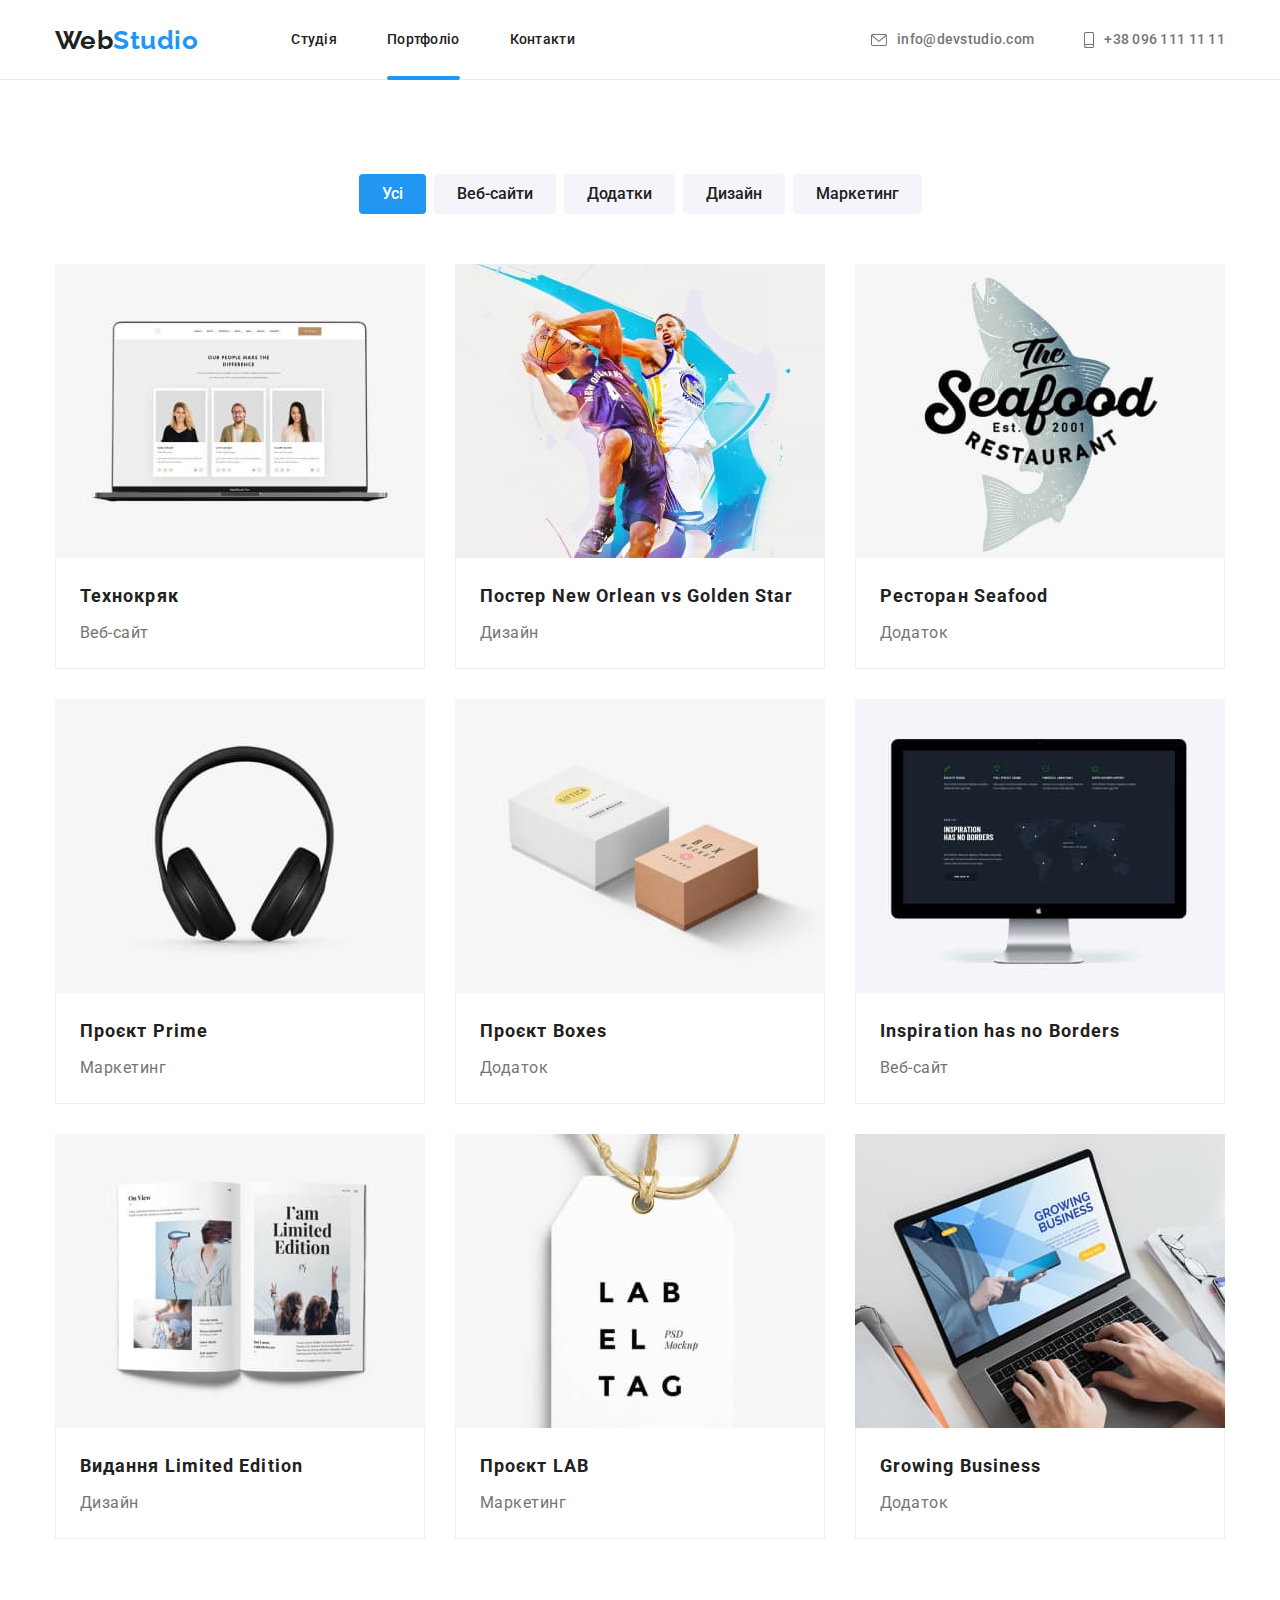
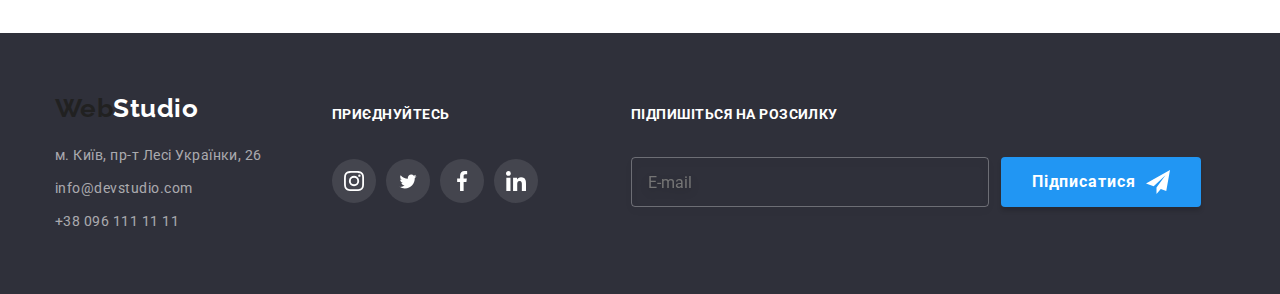
==== portfolio.html @ 4639734c "clone" ====
<!DOCTYPE html>
<html lang="uk">
<head>
    <meta charset="UTF-8">
    <meta http-equiv="X-UA-Compatible" content="IE=edge">
    <meta name="viewport" content="width=device-width, initial-scale=1.0">
    <title>Портфоліо</title>
    <link rel="preconnect" href="https://fonts.googleapis.com">
    <link rel="preconnect" href="https://fonts.gstatic.com" crossorigin>
    <link href="https://fonts.googleapis.com/css2?family=Raleway:wght@700&family=Roboto:wght@400;500;700;900&display=swap" rel="stylesheet">
    <link rel="stylesheet" href="https://cdnjs.cloudflare.com/ajax/libs/modern-normalize/1.1.0/modern-normalize.min.css">
    <link rel="stylesheet" href="./css/main.min.css">
</head>
<body>
     <!------------- Меню сайта HEADER ------------->
    <header>
      <div class="container main-nav">
        <nav class="main-nav">
          <a class="logo logo--accent" href="./index.html" lang="en"
            >Web<span class="logo">Studio</span></a
          >
          <ul class="site-nav list">
            <li class="site-nav__item">
              <a href="./index.html" class="site-nav__link"> Студія </a>
            </li>
            <li class="site-nav__item">
              <a href="./portfolio.html" class="site-nav__link site-nav__link--current">Портфоліо</a>
            </li>
            <li class="site-nav__item">
              <a href="" class="site-nav__link">Контакти</a>
            </li>
          </ul>
        </nav>
        <ul class="kontact-nav list">
          <li class="kontact-nav__item">
            <a href="mailto:info@devstudio.com" class="kontact-nav__link">
              <svg class="kontact-nav__icon" width="16" height="12">
                <use href="./images/symbol-defs.svg#icon-envelope"></use>
              </svg>
              info@devstudio.com</a
            >
          </li>
          <li class="kontact-nav__item">
            <a href="tel:+380961111111" class="kontact-nav__link">
              <svg class="kontact-nav__icon" width="10" height="16">
                <use href="./images/symbol-defs.svg#icon-smartphone"></use>
              </svg>
              +38 096 111 11 11</a
            >
          </li>
        </ul>
      </div>
    </header>

    <main>
        <section class="portfolio-section">
            <div class="container">
                <h1 hidden>Портфоліо</h1>
                <!---------- Фільтри Портфоліо ----------->
                <ul class="list filters">
                    <li class="item"><button type="button" class="filters__btn filters__btn--primery">Усі</button></li>
                    <li class="item"><button type="button" class="filters__btn">Веб-сайти</button></li>
                    <li class="item"><button type="button" class="filters__btn">Додатки</button></li>
                    <li class="item"><button type="button" class="filters__btn">Дизайн</button></li>
                    <li class="item"><button type="button" class="filters__btn">Маркетинг</button></li>
                </ul>
                  <!---------- Елементи Портфоліо ---------->
                <ul class="list portfolio">
                    <li class="item-box">
                        <a href="" class="portfolio__link">
                        <div class="portfolio__wrap">
                            <img src="./images/img-7.jpg" alt="Технокряк" width="370">
                            <p class="portfolio__wrap-title">
                                Ресурс пропонує комплексні пропозиції з різним рівнем функціоналу та сервісів. Все це дозволить відвідувачу отримати вичерпні відомості про компанію чи приватну особу.
                            </p>
                        </div>
                        <div class="portfolio__box">
                            <h2 class="portfolio__title">Технокряк</h2>
                            <p class="portfolio__text">Веб-сайт</p>
                        </div></a>
                    </li>

                    <li>
                      <a href="" class="portfolio__link">
                        <div class="portfolio__wrap">
                            <img src="./images/img-8.jpg" alt="Постер New Orlean vs Golden Star" width="370">
                            <p class="portfolio__wrap-title">
                                    Ресурс пропонує комплексні пропозиції з різним рівнем функціоналу та сервісів. Все це дозволить відвідувачу отримати вичерпні відомості про компанію чи приватну особу.
                            </p>
                        </div>
                        <div class="portfolio__box">
                            <h2 class="portfolio__title">Постер New Orlean vs Golden Star</h2>
                            <p class="portfolio__text">Дизайн</p>
                        </div></a>
                    </li>

                    <li>
                      <a href="" class="portfolio__link">
                        <div class="portfolio__wrap">
                            <img src="./images/img-9.jpg" alt="Ресторан Seafood" width="370">
                            <p class="portfolio__wrap-title">
                                    Ресурс пропонує комплексні пропозиції з різним рівнем функціоналу та сервісів. Все це дозволить відвідувачу отримати вичерпні відомості про компанію чи приватну особу.
                             </p>
                        </div>
                        <div class="portfolio__box">
                            <h2 class="portfolio__title">Ресторан Seafood</h2>
                            <p class="portfolio__text">Додаток</p>
                        </div></a>
                    </li>

                    <li>
                      <a href="" class="portfolio__link">
                        <div class="portfolio__wrap">
                            <img src="./images/img-10.jpg" alt="Проєкт Prime" width="370">
                            <p class="portfolio__wrap-title">
                                Ресурс пропонує комплексні пропозиції з різним рівнем функціоналу та сервісів. Все це дозволить відвідувачу отримати вичерпні відомості про компанію чи приватну особу.
                            </p>
                        </div>
                        <div class="portfolio__box">
                            <h2 class="portfolio__title">Проєкт Prime</h2>
                            <p class="portfolio__text">Маркетинг</p>
                        </div></a>
                    </li>

                    <li>
                      <a href="" class="portfolio__link">
                        <div class="portfolio__wrap">
                            <img src="./images/img-11.jpg" alt="Проєкт Boxes" width="370">
                            <p class="portfolio__wrap-title">
                                    Ресурс пропонує комплексні пропозиції з різним рівнем функціоналу та сервісів. Все це дозволить відвідувачу отримати вичерпні відомості про компанію чи приватну особу.
                            </p>
                        </div>
                        <div class="portfolio__box">
                            <h2 class="portfolio__title">Проєкт Boxes</h2>
                            <p class="portfolio__text">Додаток</p>
                        </div></a>
                    </li>

                    <li>
                      <a href="" class="portfolio__link">
                        <div class="portfolio__wrap">
                            <img src="./images/img-12.jpg" alt="Inspiration has no Borders" width="370">
                            <p class="portfolio__wrap-title">
                                    Ресурс пропонує комплексні пропозиції з різним рівнем функціоналу та сервісів. Все це дозволить відвідувачу отримати вичерпні відомості про компанію чи приватну особу.
                            </p>
                        </div>
                        <div class="portfolio__box">
                            <h2 class="portfolio__title">Inspiration has no Borders</h2>
                            <p class="portfolio__text">Веб-сайт</p>
                        </div></a>
                    </li>

                    <li>
                      <a href="" class="portfolio__link">
                        <div class="portfolio__wrap">
                            <img src="./images/img-13.jpg" alt="Видання Limited Edition" width="370">
                            <p class="portfolio__wrap-title">
                                    Ресурс пропонує комплексні пропозиції з різним рівнем функціоналу та сервісів. Все це дозволить відвідувачу отримати вичерпні відомості про компанію чи приватну особу.
                            </p>
                        </div>
                        <div class="portfolio__box">
                            <h2 class="portfolio__title">Видання Limited Edition</h2>
                            <p class="portfolio__text">Дизайн</p>
                        </div></a>
                    </li>

                    <li>
                      <a href="" class="portfolio__link">
                        <div class="portfolio__wrap">
                            <img src="./images/img-14.jpg" alt="Проєкт LAB" width="370">
                            <p class="portfolio__wrap-title">
                                    Ресурс пропонує комплексні пропозиції з різним рівнем функціоналу та сервісів. Все це дозволить відвідувачу отримати вичерпні відомості про компанію чи приватну особу.
                            </p>
                        </div>
                        <div class="portfolio__box">
                            <h2 class="portfolio__title">Проєкт LAB</h2>
                            <p class="portfolio__text">Маркетинг</p>
                        </div></a>
                    </li>

                    <li>
                      <a href="" class="portfolio__link">
                        <div class="portfolio__wrap">
                            <img src="./images/img-15.jpg" alt="Growing Business" width="370">
                            <p class="portfolio__wrap-title">
                                    Ресурс пропонує комплексні пропозиції з різним рівнем функціоналу та сервісів. Все це дозволить відвідувачу отримати вичерпні відомості про компанію чи приватну особу.
                            </p>
                        </div>
                        <div class="portfolio__box">
                            <h2 class="portfolio__title">Growing Business</h2>
                            <p class="portfolio__text">Додаток</p>
                        </div></a>
                    </li>

                </ul>
            </section>
            </div>
    </main>
<!------------- Футер ------------->
    <footer class="section-footer">
      <div class="container">
        <div class="section-footer__list">
          <!------------- Футер-контакты ------------->
          <div class="footer-kontact list">
            <a class="logo logo--accent" href="./index.html" lang="en"
              >Web<span class="logo logo--accent-footer">Studio</span></a
            >
            <address>
              <ul class="footer-kontact__list list">
                <li class="footer-kontact__item">
                  <a
                    href="https://www.google.com/maps/d/embed?mid=10uSM3H-mIU3GznYo2szRIEphczw&hl=en_US&ehbc=2E312F"
                    target="_blank"
                    rel="noopener noreferrer"
                    class="footer-kontact__link footer-kontact__link-accent"
                    >м. Київ, пр-т Лесі Українки, 26</a
                  >
                </li>

                <li class="footer-kontact__item">
                  <a
                    href="mailto:info@devstudio.com"
                    class="footer-kontact__link"
                    >info@devstudio.com</a
                  >
                </li>

                <li class="footer-kontact__item">
                  <a href="tel:+380961111111" class="footer-kontact__link"
                    >+38 096 111 11 11</a
                  >
                </li>
              </ul>
            </address>
          </div>
          <!------------- Футер-соцсети ------------->
          <div class="footer-social list">
            <p class="footer-social__title">Приєднуйтесь</p>
            <ul class="social list">
              <li class="social__item">
                <a href="" class="social__link social__link--accent">
                  <svg class="social__icon" width="20" height="20">
                    <use href="./images/symbol-defs.svg#icon-instagram"></use>
                  </svg>
                </a>
              </li>
              <li class="social__item">
                <a href="" class="social__link social__link--accent">
                  <svg class="social__icon" width="20" height="17">
                    <use href="./images/symbol-defs.svg#icon-twitter"></use>
                  </svg>
                </a>
              </li>
              <li class="social__item">
                <a href="" class="social__link social__link--accent">
                  <svg class="social__icon" width="20" height="20">
                    <use href="./images/symbol-defs.svg#icon-facebook"></use>
                  </svg>
                </a>
              </li>
              <li class="social__item">
                <a href="" class="social__link social__link--accent">
                  <svg class="social__icon" width="20" height="20">
                    <use href="./images/symbol-defs.svg#icon-linkedin"></use>
                  </svg>
                </a>
              </li>
            </ul>
          </div>
          <!------------- Футер-подписка ------------->
          <div class="footer-subs list">
            <p class="footer-social__title">Підпишіться на розсилку</p>
            <form name="subscription" autocomplete="on" novalidate>
              <div class="footer-subs__box">
                <label>
                  <input
                    class="footer-subs__input"
                    type="email"
                    name="email-subscription"
                    placeholder="E-mail"
                  />
                </label>
                <button class="footer-subs__button" type="submit">
                  Підписатися
                  <svg class="" width="24" height="24">
                    <use href="./images/symbol-defs.svg#icon-icon-send"></use>
                  </svg>
                </button>
              </div>
            </form>
          </div>
        </div>
      </div>
    </footer>

</body>
</html>
---- css/main.min.css ----
:root{--primery-text-color: #757575;--title-text-color: #212121;--accent-color: #2196f3;--accent-text-color: #fff;--primery-bg-color: #fff;--accent-bg-color: #fff;--footer-bg-color: #2f303a;--button-bg-volor-porfolio: #f5f4fa;--section-bg-color: #f5f4fa;--text-transparency-color: rgba(255, 255, 255, 0.6);--icon-transparency-color: rgba(255, 255, 255, 0.1);--color-icons: #afb1b8}html{box-sizing:border-box}*,*::before,*::after{box-sizing:inherit}body{margin:0;background-color:var(--primery-bg-color);color:var(--primery-text-color);font-family:Roboto,sans-serif;letter-spacing:.03em}.list{padding:0;margin:0;list-style:none}.container{margin-left:auto;margin-right:auto;width:1200px;padding-left:15px;padding-right:15px}.container--box{display:flex;align-items:center;justify-content:flex-start}.section{margin-top:0;padding-bottom:94px}header{height:80px;border-bottom:1px solid #ececec}.main-nav{display:flex;align-items:center;justify-content:flex-start}.site-nav{display:flex;margin-left:93px}.site-nav__item{position:relative}.site-nav .site-nav__item+.site-nav__item{margin-left:50px}.site-nav__link{display:block;padding-top:32px;padding-bottom:32px;color:var(--title-text-color);font-weight:500;font-size:14px;line-height:1.14;letter-spacing:.02em;text-decoration:none}.site-nav__link--current::after{content:"";position:absolute;bottom:0;display:block;width:100%;height:4px;background:var(--accent-color);border-radius:2px}.site-nav__link:hover,.site-nav__link:focus{transition-duration:250ms;transition-timing-function:cubic-bezier(0.4, 0, 0.2, 1);color:var(--accent-color)}.kontact-nav{display:flex;margin-left:auto;align-items:center}.kontact-nav .kontact-nav__item+.kontact-nav__item{margin-left:50px}.kontact-nav__icon{fill:currentColor;margin-right:10px}.kontact-nav__link{display:flex;align-items:center;justify-content:center;color:var(--primery-text-color);font-weight:500;font-size:14px;line-height:1.14;letter-spacing:.02em;text-decoration:none}.kontact-nav__link:hover,.kontact-nav__link:focus{transition-duration:250ms;transition-timing-function:cubic-bezier(0.4, 0, 0.2, 1);color:var(--accent-color)}.logo{color:#2196f3;font-family:Raleway,sans;font-weight:700;font-size:26px;line-height:1.19;text-decoration:none}.logo--accent{color:#212121}.logo--accent-footer{color:#fff}.hero{max-width:1600px;margin:0 auto;padding-top:200px;padding-bottom:200px;background-color:var(--footer-bg-color);text-align:center;flex-grow:1;background-image:linear-gradient(rgba(47, 48, 58, 0.4), rgba(47, 48, 58, 0.4)),url("../images/img-logo.jpg");background-size:cover;background-position:center;background-repeat:no-repeat}.hero__title{width:696px;margin-bottom:30px;margin-left:auto;margin-right:auto;font-weight:900;font-size:44px;line-height:1.36;letter-spacing:.06em;text-transform:uppercase;text-align:center;color:var(--accent-text-color)}.button{display:inline-block;border-radius:4px;padding:10px 32px;border:1px solid rgba(0,0,0,0);box-shadow:0px 4px 4px rgba(0,0,0,.15);color:#fff;background-color:#2196f3;font-weight:700;font-size:16px;line-height:1.875;letter-spacing:.06em;cursor:pointer}.section__box{padding-top:94px}.section__list{display:flex;justify-content:center}.section__item{width:270px}.section__list .section__item+.section__item{margin-left:30px}.section__icon{display:flex}.section__icon--box{height:120px;align-items:center;justify-content:center;background-color:var(--section-bg-color);border-radius:4px;margin-bottom:30px}.section__subtitle{margin-top:0;margin-bottom:10px;color:var(--title-text-color);font-weight:700;font-size:14px;line-height:1.14;text-transform:uppercase}.section__text{margin-top:0;margin-bottom:0;font-weight:400;font-size:14px;line-height:1.71}.section__title{margin-top:0;margin-bottom:50px;color:var(--title-text-color);font-weight:700;font-size:36px;line-height:1.17;text-align:center}.section-work{display:flex;align-items:center;justify-content:space-between}.section-work .item+.item{margin-left:30px}.section-work__card{position:relative}.section-work__img{display:block;margin:0}.section-work__box{display:flex;width:370px;align-items:center;justify-content:center;height:70px;background:rgba(47,48,58,.8);position:absolute;bottom:0}.section-work__title{font-weight:700;font-size:14px;line-height:1.14;letter-spacing:.03em;text-transform:uppercase;color:#fff}.section-team{padding-top:94px;padding-bottom:94px;background-color:var(--section-bg-color);text-align:center}.section-team__list{display:flex;justify-content:space-between}.section-team__card{width:270px;background:var(--accent-bg-color);box-shadow:0px 1px 3px rgba(0,0,0,.12),0px 1px 1px rgba(0,0,0,.14),0px 2px 1px rgba(0,0,0,.2);border-radius:0px 0px 4px 4px}.section-team__box{padding-top:30px;padding-bottom:30px}.section-team__title{margin:0;color:var(--title-text-color);font-weight:500;font-size:16px;line-height:1.19}.section-team__text{margin:0;margin-top:10px;color:var(--primery-text-color);font-weight:400;font-size:16px;line-height:1.19}.social{display:flex;justify-content:center;gap:10px;margin-top:16px}.social__item{width:44px;height:44px}.social__link{width:100%;height:100%;display:flex;align-items:center;justify-content:center;border-radius:50%;background-color:rgba(0,0,0,0);color:var(--color-icons);transition-property:background-color;transition-duration:250ms;transition-timing-function:cubic-bezier(0.4, 0, 0.2, 1)}.social__link:hover,.social__link:focus{transition-duration:250ms;transition-timing-function:cubic-bezier(0.4, 0, 0.2, 1);background-color:#2196f3;color:#fff}.social__link--accent{background-color:var(--icon-transparency-color);color:#fff}.social__link--accent:hover,.social__link--accent:focus{transition-duration:250ms;transition-timing-function:cubic-bezier(0.4, 0, 0.2, 1);background-color:#2196f3}.social__icon{transition-property:fill;transition-duration:250ms;transition-timing-function:cubic-bezier(0.4, 0, 0.2, 1);fill:currentColor}.customer__list{display:flex;gap:30px}.customer__card{width:170px;height:92px}.customer__link{width:100%;height:100%;border:1px solid #afb1b8;border-radius:4px;display:flex;align-items:center;justify-content:center;color:var(--color-icons);transition-property:color;transition-duration:250ms;transition-timing-function:cubic-bezier(0.4, 0, 0.2, 1)}.customer__link:hover,.customer__link:focus{transition-duration:250ms;transition-timing-function:cubic-bezier(0.4, 0, 0.2, 1);color:var(--accent-color);border-color:inherit}.customer__icon{fill:currentColor}.section-footer{padding-top:60px;padding-bottom:60px;background-color:var(--footer-bg-color)}.section-footer__list{display:flex;justify-content:flex-start;gap:70px}.footer-kontact__list{padding-top:20px}.footer-kontact__item:not(:last-child){margin-bottom:9px}.footer-kontact__link{color:var(--text-transparency-color);font-style:normal;font-weight:400;font-size:14px;line-height:1.71;text-decoration:none}.footer-kontact__link--accent{color:var(--accent-text-color)}.footer-kontact__link:hover,.footer-kontact__link:focus{transition-duration:250ms;transition-timing-function:cubic-bezier(0.4, 0, 0.2, 1);color:var(--accent-color)}.footer-social__title{padding-bottom:20px;text-transform:uppercase;font-weight:700;font-size:14px;line-height:1.14;color:var(--accent-text-color)}.footer-subs{margin-left:23px}.footer-subs__box{display:flex;gap:12px}.footer-subs__input{width:358px;height:50px;padding-top:15px;padding-bottom:15px;padding-left:16px;font-weight:400;font-size:16px;line-height:1.25;color:rgba(255,255,255,.6);background-color:rgba(0,0,0,0);border:1px solid rgba(255,255,255,.3);filter:drop-shadow(0px 4px 4px rgba(0, 0, 0, 0.15));border-radius:4px}.footer-subs__button{display:flex;gap:10px;align-items:center;justify-content:center;width:200px;height:50px;padding-top:10px;padding-bottom:10px;background-color:var(--accent-color);box-shadow:0px 4px 4px rgba(0,0,0,.15);border-radius:4px;border:1px solid rgba(0,0,0,0);font-weight:700;font-size:16px;line-height:1.88;letter-spacing:.06em;color:var(--accent-bg-color);cursor:pointer}.portfolio-section{padding-top:94px;padding-bottom:94px;background-color:#fff}.filters{display:flex;justify-content:center;padding-bottom:16px;margin-bottom:34px}.filters .item+.item{margin-left:8px}.filters__btn{display:inline-block;border-radius:4px;padding:6px 22px;border:1px solid rgba(0,0,0,0);cursor:pointer;color:#212121;background-color:#f5f4fa;font-weight:500;font-size:16px;line-height:1.625;text-align:center}.filters__btn--primery{color:#fff;background-color:#2196f3}.filters__btn:hover,.filters__btn:focus{transition-duration:250ms;transition-timing-function:cubic-bezier(0.4, 0, 0.2, 1);color:#fff;background-color:#2196f3;box-shadow:0px 3px 1px rgba(0,0,0,.1),0px 1px 2px rgba(0,0,0,.08),0px 2px 2px rgba(0,0,0,.12)}.portfolio{display:flex;flex-wrap:wrap;gap:30px}.portfolio__link{text-decoration:none;margin-bottom:0;position:relative}.portfolio__link:hover,.portfolio__link:focus{transition-duration:250ms;transition-timing-function:cubic-bezier(0.4, 0, 0.2, 1);display:block;box-shadow:0px 1px 1px rgba(0,0,0,.12),0px 4px 4px rgba(0,0,0,.06),1px 4px 6px rgba(0,0,0,.16)}.portfolio__link img{display:block}.portfolio__wrap{position:relative;overflow:hidden}.portfolio__wrap-title{position:absolute;top:0;left:0;margin:0;padding:63px 24px;font-weight:400;font-size:18px;line-height:1.56;color:#fff;background-color:rgba(33,150,243,.9);transform:translateY(100%);transition:transform 250ms linear}.portfolio__link:hover .portfolio__wrap-title{transform:translateY(0%)}.portfolio__box{margin-top:0;padding:20px 24px;border-bottom:1px solid #eee;border-left:1px solid #eee;border-right:1px solid #eee}.portfolio__title{margin:0;margin-bottom:4px;color:#212121;font-weight:700;font-size:18px;line-height:2;letter-spacing:.06em;text-decoration:none}.portfolio__text{margin:0;color:#757575;font-weight:400;font-size:16px;line-height:1.88}.backdrop{position:fixed;top:0;left:0;width:100%;height:100%;opacity:1;transition-property:opacity;transition-timing-function:cubic-bezier(0.4, 0, 0.2, 1);transition-duration:250ms;background-color:rgba(0,0,0,.2)}.backdrop.is-hidden{opacity:0;pointer-events:none;visibility:hidden}.modal{position:absolute;top:50%;left:50%;transform:translate(-50%, -50%);width:528px;min-height:581px;padding:40px;background:var(--accent-bg-color);box-shadow:0px 1px 3px rgba(0,0,0,.12),0px 1px 1px rgba(0,0,0,.14),0px 2px 1px rgba(0,0,0,.2);border-radius:4px;transition:transform 250ms cubic-bezier(0.4, 0, 0.2, 1),visibility 250ms cubic-bezier(0.4, 0, 0.2, 1),opacity 400ms ease-in-out 200ms}.backdrop.is-hidden .modal{transform:translate(-50%, -50%) scale(0.9) rotate(50deg)}.modal__btn-close{position:absolute;top:8px;right:8px;width:30px;height:30px;border-radius:50%;background:var(--accent-bg-color);border:1px solid rgba(0,0,0,.1);display:flex;align-items:center;justify-content:center;cursor:pointer}.modal__btn-close:hover{color:var(--accent-color);transition-duration:250ms;transition-timing-function:cubic-bezier(0.4, 0, 0.2, 1)}.modal-form{padding-top:12px}.modal__title{margin:0;font-weight:700;font-size:20px;line-height:1.15;text-align:center;color:var(--title-text-color)}.modal__form{display:flex;flex-direction:column}.modal__label{font-weight:400;font-size:12px;line-height:1.17;letter-spacing:.01em;color:var(--primery-text-color);position:relative}.modal__input-box{margin-top:4px;margin-bottom:10px;position:relative}.modal__input{box-sizing:border-box;width:448px;height:40px;padding-left:42px;border:1px solid rgba(33,33,33,.2);border-radius:4px;outline-color:rgba(0,0,0,0);color:var(--primery-text-color)}.modal__input:hover,.modal__input:focus{transition-duration:250ms;transition-timing-function:cubic-bezier(0.4, 0, 0.2, 1);border:1px solid var(--accent-color)}.modal__input:focus-within{border:2px solid var(--accent-color);transition-duration:250ms;transition-timing-function:cubic-bezier(0.4, 0, 0.2, 1)}.modal__input--textarea{resize:none}.modal__input-box .modal__input--textarea{height:120px;padding-top:12px;padding-left:16px}.modal__input::placeholder{font-weight:400;font-size:12px;line-height:1.17;letter-spacing:.01em;color:rgba(117,117,117,.5)}.modal__icon{position:absolute;transition-property:fill;top:11px;left:12px;fill:var(--title-text-color)}.modal__input:hover+.modal__icon{transition-duration:250ms;transition-timing-function:cubic-bezier(0.4, 0, 0.2, 1);fill:var(--accent-color)}.modal__input:focus-within+.modal__icon{fill:var(--accent-color);transition-duration:250ms;transition-timing-function:cubic-bezier(0.4, 0, 0.2, 1)}.modal-chekbox{display:flex;justify-content:center;align-items:center;padding-top:20px}.modal-chekbox__label{display:flex;justify-content:flex-start;align-items:center;padding-left:25px;font-weight:400;font-size:14px;line-height:1.7;color:var(--primery-text-color)}.modal-chekbox__input{position:absolute;-webkit-appearance:none;-moz-appearance:none;appearance:none}.modal-chekbox__icon{margin-left:-25px;position:absolute;width:16px;height:15px;background-image:url(../images/iconcheckafter.svg)}.modal-chekbox__input:checked+.modal-chekbox__icon{background-image:url(../images/icon-check.svg)}.modal-chekbox__link{margin-left:5px;text-decoration-line:underline;color:var(--accent-color)}.modal__btn{display:flex;justify-content:center;padding-top:30px}/*# sourceMappingURL=main.min.css.map */
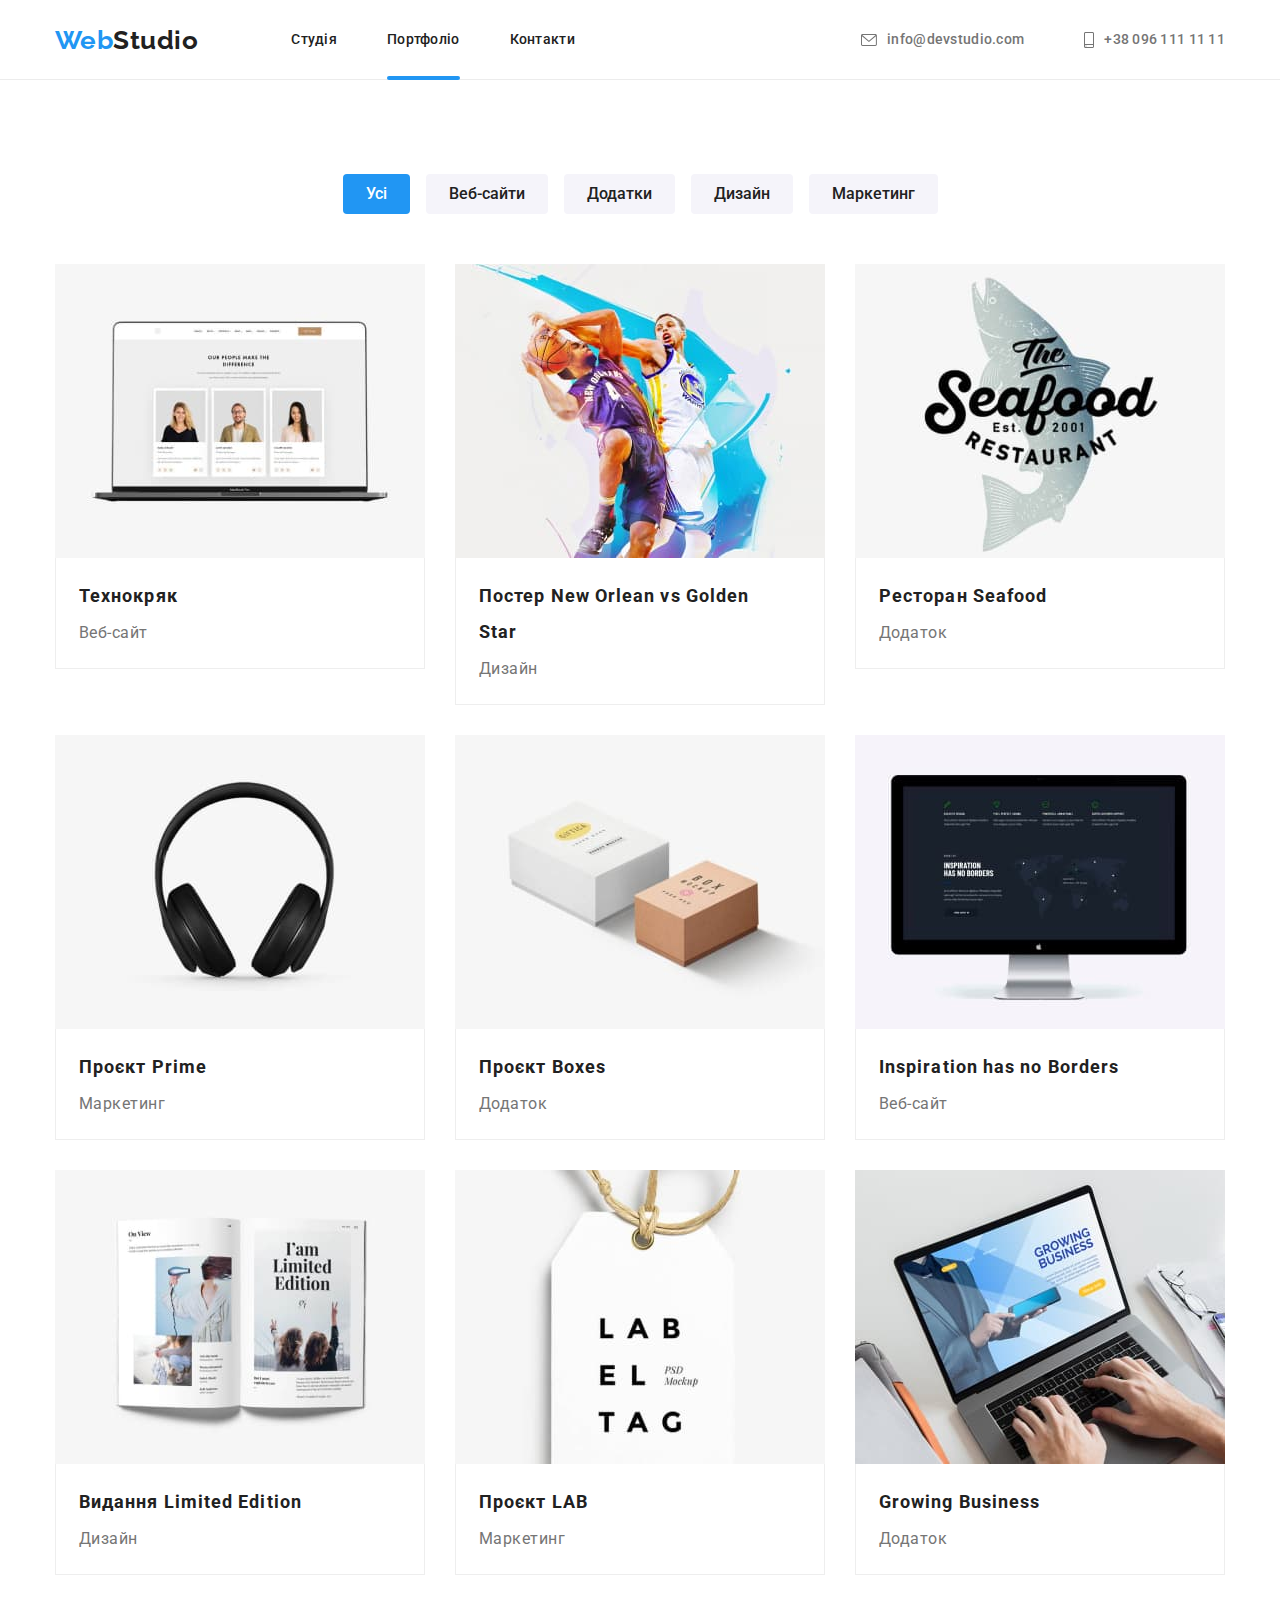
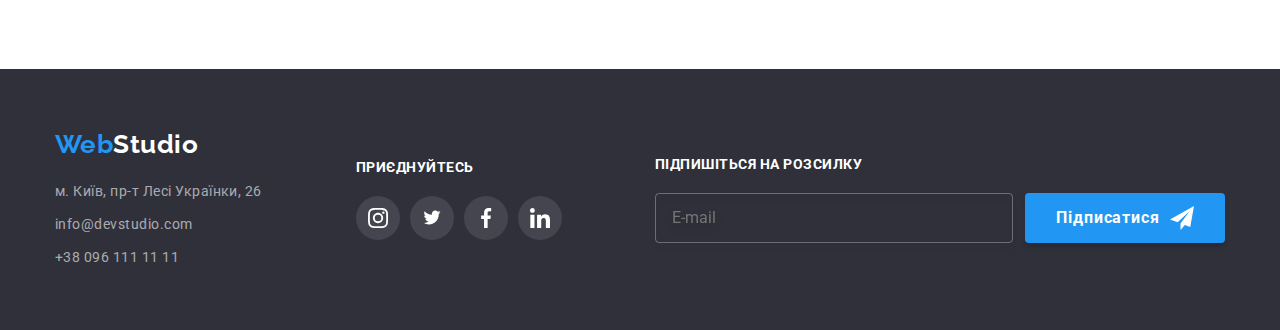
==== commit d74cac84: "portfolio adaptive" ====
--- a/portfolio.html
+++ b/portfolio.html
@@ -14,14 +14,19 @@
 <body>
      <!------------- Меню сайта HEADER ------------->
     <header>
-      <div class="container main-nav">
+      <div class="container container--box">
         <nav class="main-nav">
-          <a class="logo logo--accent" href="./index.html" lang="en"
-            >Web<span class="logo">Studio</span></a
+          <a class="logo" href="./index.html" lang="en"
+            >Web<span class="logo logo--accent">Studio</span></a
           >
           <ul class="site-nav list">
             <li class="site-nav__item">
-              <a href="./index.html" class="site-nav__link"> Студія </a>
+              <a
+                href="./index.html"
+                class="site-nav__link"
+              >
+                Студія
+              </a>
             </li>
             <li class="site-nav__item">
               <a href="./portfolio.html" class="site-nav__link site-nav__link--current">Портфоліо</a>
@@ -49,6 +54,94 @@
             >
           </li>
         </ul>
+
+        <!------------- Меню mobal ------------->
+        <button type="button" class="menu-open" data-menu-open>
+          <svg width="40" height="40">
+            <use href="./images/symbol-defs.svg#icon-menu"></use>
+          </svg>
+        </button>
+      </div>
+
+      <div class="mob-menu is-hidden" data-menu>
+        <div class="container">
+          <div class="mob-menu-top">
+            <button type="button" class="menu-close" data-menu-close>
+              <svg width="40" height="40">
+                <use href="./images/symbol-defs.svg#icon-close-black"></use>
+              </svg>
+            </button>
+            <ul class="mob-menu__list list">
+              <li class="mob-menu__item">
+                <a
+                  class="mob-menu__link link mob-menu__link--current"
+                  href="./index.html"
+                  >Студія</a
+                >
+              </li>
+              <li class="mob-menu__item">
+                <a class="mob-menu__link link" href="./portfolio.html"
+                  >Портфоліо</a
+                >
+              </li>
+              <li class="mob-menu__item">
+                <a class="mob-menu__link link" href="">Контакти</a>
+              </li>
+            </ul>
+          </div>
+          <div class="mob-connect">
+            <div class="mob-connect__list">
+              <p class="mob-connect__list-top">
+                <a class="mob-connect__tel link" href="tel:+380961111111"
+                  >+38 096 111 11 11</a
+                >
+              </p>
+              <a
+                class="mob-connect__email link"
+                href="mailto:info@devstudio.com"
+                >info@devstudio.com</a
+              >
+            </div>
+            <ul class="mob-soc list">
+              <li class="mob-soc__item">
+                <a
+                  class="mob-soc__link link"
+                  href=""
+                  target="_blank"
+                  rel="noopener noreferrer nofollow"
+                  >Instagram</a
+                >
+              </li>
+              <li class="mob-soc__item">
+                <a
+                  class="mob-soc__link link"
+                  href=""
+                  target="_blank"
+                  rel="noopener noreferrer nofollow"
+                  >Twitter</a
+                >
+              </li>
+              <li class="mob-soc__item">
+                <a
+                  class="mob-soc__link link"
+                  href=""
+                  target="_blank"
+                  rel="noopener noreferrer nofollow"
+                  >Facebook</a
+                >
+              </li>
+              <li class="mob-soc__item">
+                <a
+                  class="mob-soc__link link"
+                  href=""
+                  target="_blank"
+                  rel="noopener noreferrer nofollow"
+                  >LinkedIn</a
+                >
+              </li>
+            </ul>
+          </div>
+        </div>
       </div>
     </header>
 
@@ -69,12 +162,33 @@
                     <li class="item-box">
                         <a href="" class="portfolio__link">
                         <div class="portfolio__wrap">
-                            <img src="./images/img-7.jpg" alt="Технокряк" width="370">
+                          <picture>
+                            <source
+                              srcset="./images/img-7.jpg 1x, ./images/img-7-2x.jpg 2x"
+                              media="(min-width: 1200px)"
+                            />
+                            <source
+                              srcset="
+                                ./images/tablet/img-7-tablet.jpg    1x,
+                                ./images/tablet/img-7-tablet-2x.jpg 2x
+                              "
+                              media="(min-width: 768px)"
+                            />
+                            <source
+                              srcset="
+                                ./images/mobil/img-7-mob.jpg    1x,
+                                ./images/mobil/img-7-mob-2x.jpg 2x
+                              "
+                              media="(min-width: 320px)"
+                            />
+                            <img src="./images/img-7.jpg" alt="Технокряк" />
+                          </picture>  
+                          
                             <p class="portfolio__wrap-title">
                                 Ресурс пропонує комплексні пропозиції з різним рівнем функціоналу та сервісів. Все це дозволить відвідувачу отримати вичерпні відомості про компанію чи приватну особу.
                             </p>
                         </div>
-                        <div class="portfolio__box">
+                        <div class="portfolio__box portfolio__box--modify">
                             <h2 class="portfolio__title">Технокряк</h2>
                             <p class="portfolio__text">Веб-сайт</p>
                         </div></a>
@@ -83,9 +197,30 @@
                     <li>
                       <a href="" class="portfolio__link">
                         <div class="portfolio__wrap">
-                            <img src="./images/img-8.jpg" alt="Постер New Orlean vs Golden Star" width="370">
-                            <p class="portfolio__wrap-title">
-                                    Ресурс пропонує комплексні пропозиції з різним рівнем функціоналу та сервісів. Все це дозволить відвідувачу отримати вичерпні відомості про компанію чи приватну особу.
+                            <picture>
+                              <source
+                                srcset="./images/img-8.jpg 1x, ./images/img-8-2x.jpg 2x"
+                                media="(min-width: 1200px)"
+                              />
+                              <source
+                                srcset="
+                                  ./images/tablet/img-8-tablet.jpg 1x,
+                                  ./images/tablet/img-8-tablet-2x.jpg 2x
+                                "
+                                media="(min-width: 768px)"
+                              />
+                              <source
+                                srcset="
+                                  ./images/mobil/img-8-mob.jpg 1x,
+                                  ./images/mobil/img-8-mob-2x.jpg 2x
+                                "
+                                media="(min-width: 320px)"
+                              />
+                              <img src="./images/img-8.jpg" alt="Постер New Orlean vs Golden Star" />
+                            </picture>
+                            
+                            <p class="portfolio__wrap-title">
+                              Ресурс пропонує комплексні пропозиції з різним рівнем функціоналу та сервісів. Все це дозволить відвідувачу отримати вичерпні відомості про компанію чи приватну особу.
                             </p>
                         </div>
                         <div class="portfolio__box">
@@ -97,10 +232,30 @@
                     <li>
                       <a href="" class="portfolio__link">
                         <div class="portfolio__wrap">
-                            <img src="./images/img-9.jpg" alt="Ресторан Seafood" width="370">
-                            <p class="portfolio__wrap-title">
-                                    Ресурс пропонує комплексні пропозиції з різним рівнем функціоналу та сервісів. Все це дозволить відвідувачу отримати вичерпні відомості про компанію чи приватну особу.
-                             </p>
+                            <picture>
+                              <source
+                                srcset="./images/img-9.jpg 1x, ./images/img-9-2x.jpg 2x"
+                                media="(min-width: 1200px)"
+                              />
+                              <source
+                                srcset="
+                                  ./images/tablet/img-9-tablet.jpg    1x,
+                                  ./images/tablet/img-9-tablet-2x.jpg 2x
+                                "
+                                media="(min-width: 768px)"
+                              />
+                              <source
+                                srcset="
+                                  ./images/mobil/img-9-mob.jpg    1x,
+                                  ./images/mobil/img-9-mob-2x.jpg 2x
+                                "
+                                media="(min-width: 320px)"
+                              />
+                              <img src="./images/img-9.jpg" alt="Ресторан Seafood" />
+                            </picture>
+                            <p class="portfolio__wrap-title">
+                              Ресурс пропонує комплексні пропозиції з різним рівнем функціоналу та сервісів. Все це дозволить відвідувачу отримати вичерпні відомості про компанію чи приватну особу.
+                            </p>
                         </div>
                         <div class="portfolio__box">
                             <h2 class="portfolio__title">Ресторан Seafood</h2>
@@ -111,7 +266,27 @@
                     <li>
                       <a href="" class="portfolio__link">
                         <div class="portfolio__wrap">
-                            <img src="./images/img-10.jpg" alt="Проєкт Prime" width="370">
+                            <picture>
+                              <source
+                                srcset="./images/img-10.jpg 1x, ./images/img-10-2x.jpg 2x"
+                                media="(min-width: 1200px)"
+                              />
+                              <source
+                                srcset="
+                                  ./images/tablet/img-10-tablet.jpg    1x,
+                                  ./images/tablet/img-10-tablet-2x.jpg 2x
+                                "
+                                media="(min-width: 768px)"
+                              />
+                              <source
+                                srcset="
+                                  ./images/mobil/img-10-mob.jpg    1x,
+                                  ./images/mobil/img-10-mob-2x.jpg 2x
+                                "
+                                media="(min-width: 320px)"
+                              />
+                              <img src="./images/img-10.jpg" alt="Проєкт Prime" />
+                            </picture>
                             <p class="portfolio__wrap-title">
                                 Ресурс пропонує комплексні пропозиції з різним рівнем функціоналу та сервісів. Все це дозволить відвідувачу отримати вичерпні відомості про компанію чи приватну особу.
                             </p>
@@ -125,9 +300,29 @@
                     <li>
                       <a href="" class="portfolio__link">
                         <div class="portfolio__wrap">
-                            <img src="./images/img-11.jpg" alt="Проєкт Boxes" width="370">
-                            <p class="portfolio__wrap-title">
-                                    Ресурс пропонує комплексні пропозиції з різним рівнем функціоналу та сервісів. Все це дозволить відвідувачу отримати вичерпні відомості про компанію чи приватну особу.
+                            <picture>
+                              <source
+                                srcset="./images/img-11.jpg 1x, ./images/img-11-2x.jpg 2x"
+                                media="(min-width: 1200px)"
+                              />
+                              <source
+                                srcset="
+                                  ./images/tablet/img-11-tablet.jpg    1x,
+                                  ./images/tablet/img-11-tablet-2x.jpg 2x
+                                "
+                                media="(min-width: 768px)"
+                              />
+                              <source
+                                srcset="
+                                  ./images/mobil/img-11-mob.jpg    1x,
+                                  ./images/mobil/img-11-mob-2x.jpg 2x
+                                "
+                                media="(min-width: 320px)"
+                              />
+                              <img src="./images/img-11.jpg" alt="Проєкт Boxes" />
+                            </picture>
+                            <p class="portfolio__wrap-title">
+                              Ресурс пропонує комплексні пропозиції з різним рівнем функціоналу та сервісів. Все це дозволить відвідувачу отримати вичерпні відомості про компанію чи приватну особу.
                             </p>
                         </div>
                         <div class="portfolio__box">
@@ -139,9 +334,29 @@
                     <li>
                       <a href="" class="portfolio__link">
                         <div class="portfolio__wrap">
-                            <img src="./images/img-12.jpg" alt="Inspiration has no Borders" width="370">
-                            <p class="portfolio__wrap-title">
-                                    Ресурс пропонує комплексні пропозиції з різним рівнем функціоналу та сервісів. Все це дозволить відвідувачу отримати вичерпні відомості про компанію чи приватну особу.
+                            <picture>
+                              <source
+                                srcset="./images/img-12.jpg 1x, ./images/img-12-2x.jpg 2x"
+                                media="(min-width: 1200px)"
+                              />
+                              <source
+                                srcset="
+                                  ./images/tablet/img-12-tablet.jpg    1x,
+                                  ./images/tablet/img-12-tablet-2x.jpg 2x
+                                "
+                                media="(min-width: 768px)"
+                              />
+                              <source
+                                srcset="
+                                  ./images/mobil/img-12-mob.jpg    1x,
+                                  ./images/mobil/img-12-mob-2x.jpg 2x
+                                "
+                                media="(min-width: 320px)"
+                              />
+                              <img src="./images/img-12.jpg" alt="Inspiration has no Borders" />
+                            </picture>
+                            <p class="portfolio__wrap-title">
+                              Ресурс пропонує комплексні пропозиції з різним рівнем функціоналу та сервісів. Все це дозволить відвідувачу отримати вичерпні відомості про компанію чи приватну особу.
                             </p>
                         </div>
                         <div class="portfolio__box">
@@ -153,9 +368,29 @@
                     <li>
                       <a href="" class="portfolio__link">
                         <div class="portfolio__wrap">
-                            <img src="./images/img-13.jpg" alt="Видання Limited Edition" width="370">
-                            <p class="portfolio__wrap-title">
-                                    Ресурс пропонує комплексні пропозиції з різним рівнем функціоналу та сервісів. Все це дозволить відвідувачу отримати вичерпні відомості про компанію чи приватну особу.
+                            <picture>
+                              <source
+                                srcset="./images/img-13.jpg 1x, ./images/img-13-2x.jpg 2x"
+                                media="(min-width: 1200px)"
+                              />
+                              <source
+                                srcset="
+                                  ./images/tablet/img-13-tablet.jpg    1x,
+                                  ./images/tablet/img-13-tablet-2x.jpg 2x
+                                "
+                                media="(min-width: 768px)"
+                              />
+                              <source
+                                srcset="
+                                  ./images/mobil/img-13-mob.jpg    1x,
+                                  ./images/mobil/img-13-mob-2x.jpg 2x
+                                "
+                                media="(min-width: 320px)"
+                              />
+                              <img src="./images/img-13.jpg" alt="Видання Limited Edition" />
+                            </picture>
+                            <p class="portfolio__wrap-title">
+                              Ресурс пропонує комплексні пропозиції з різним рівнем функціоналу та сервісів. Все це дозволить відвідувачу отримати вичерпні відомості про компанію чи приватну особу.
                             </p>
                         </div>
                         <div class="portfolio__box">
@@ -167,7 +402,27 @@
                     <li>
                       <a href="" class="portfolio__link">
                         <div class="portfolio__wrap">
-                            <img src="./images/img-14.jpg" alt="Проєкт LAB" width="370">
+                            <picture>
+                              <source
+                                srcset="./images/img-14.jpg 1x, ./images/img-14-2x.jpg 2x"
+                                media="(min-width: 1200px)"
+                              />
+                              <source
+                                srcset="
+                                  ./images/tablet/img-14-tablet.jpg 1x,
+                                  ./images/tablet/img-14-tablet-2x.jpg 2x
+                                "
+                                media="(min-width: 768px)"
+                              />
+                              <source
+                                srcset="
+                                  ./images/mobil/img-14-mob.jpg 1x,
+                                  ./images/mobil/img-14-mob-2x.jpg 2x
+                                "
+                                media="(min-width: 320px)"
+                              />
+                              <img src="./images/img-14.jpg" alt="Проєкт LAB" />
+                            </picture>
                             <p class="portfolio__wrap-title">
                                     Ресурс пропонує комплексні пропозиції з різним рівнем функціоналу та сервісів. Все це дозволить відвідувачу отримати вичерпні відомості про компанію чи приватну особу.
                             </p>
@@ -181,9 +436,29 @@
                     <li>
                       <a href="" class="portfolio__link">
                         <div class="portfolio__wrap">
-                            <img src="./images/img-15.jpg" alt="Growing Business" width="370">
-                            <p class="portfolio__wrap-title">
-                                    Ресурс пропонує комплексні пропозиції з різним рівнем функціоналу та сервісів. Все це дозволить відвідувачу отримати вичерпні відомості про компанію чи приватну особу.
+                            <picture>
+                              <source
+                                srcset="./images/img-15.jpg 1x, ./images/img-15-2x.jpg 2x"
+                                media="(min-width: 1200px)"
+                              />
+                              <source
+                                srcset="
+                                  ./images/tablet/img-15-tablet.jpg 1x,
+                                  ./images/tablet/img-15-tablet-2x.jpg 2x
+                                "
+                                media="(min-width: 768px)"
+                              />
+                              <source
+                                srcset="
+                                  ./images/mobil/img-15-mob.jpg 1x,
+                                  ./images/mobil/img-15-mob-2x.jpg 2x
+                                "
+                                media="(min-width: 320px)"
+                              />
+                              <img src="./images/img-15.jpg" alt="Growing Business" />
+                            </picture>
+                            <p class="portfolio__wrap-title">
+                              Ресурс пропонує комплексні пропозиції з різним рівнем функціоналу та сервісів. Все це дозволить відвідувачу отримати вичерпні відомості про компанію чи приватну особу.
                             </p>
                         </div>
                         <div class="portfolio__box">
@@ -200,9 +475,8 @@
     <footer class="section-footer">
       <div class="container">
         <div class="section-footer__list">
-          <!------------- Футер-контакты ------------->
           <div class="footer-kontact list">
-            <a class="logo logo--accent" href="./index.html" lang="en"
+            <a class="logo" href="./index.html" lang="en"
               >Web<span class="logo logo--accent-footer">Studio</span></a
             >
             <address>
@@ -233,10 +507,10 @@
               </ul>
             </address>
           </div>
-          <!------------- Футер-соцсети ------------->
+
           <div class="footer-social list">
             <p class="footer-social__title">Приєднуйтесь</p>
-            <ul class="social list">
+            <ul class="social social--footer list">
               <li class="social__item">
                 <a href="" class="social__link social__link--accent">
                   <svg class="social__icon" width="20" height="20">
@@ -267,7 +541,7 @@
               </li>
             </ul>
           </div>
-          <!------------- Футер-подписка ------------->
+
           <div class="footer-subs list">
             <p class="footer-social__title">Підпишіться на розсилку</p>
             <form name="subscription" autocomplete="on" novalidate>
@@ -292,6 +566,6 @@
         </div>
       </div>
     </footer>
-
+  <script src="./js/menu.js"></script>
 </body>
 </html>--- a/css/main.min.css
+++ b/css/main.min.css
@@ -1 +1 @@
-:root{--primery-text-color: #757575;--title-text-color: #212121;--accent-color: #2196f3;--accent-text-color: #fff;--primery-bg-color: #fff;--accent-bg-color: #fff;--footer-bg-color: #2f303a;--button-bg-volor-porfolio: #f5f4fa;--section-bg-color: #f5f4fa;--text-transparency-color: rgba(255, 255, 255, 0.6);--icon-transparency-color: rgba(255, 255, 255, 0.1);--color-icons: #afb1b8}html{box-sizing:border-box}*,*::before,*::after{box-sizing:inherit}body{margin:0;background-color:var(--primery-bg-color);color:var(--primery-text-color);font-family:Roboto,sans-serif;letter-spacing:.03em}.list{padding:0;margin:0;list-style:none}.container{margin-left:auto;margin-right:auto;width:1200px;padding-left:15px;padding-right:15px}.container--box{display:flex;align-items:center;justify-content:flex-start}.section{margin-top:0;padding-bottom:94px}header{height:80px;border-bottom:1px solid #ececec}.main-nav{display:flex;align-items:center;justify-content:flex-start}.site-nav{display:flex;margin-left:93px}.site-nav__item{position:relative}.site-nav .site-nav__item+.site-nav__item{margin-left:50px}.site-nav__link{display:block;padding-top:32px;padding-bottom:32px;color:var(--title-text-color);font-weight:500;font-size:14px;line-height:1.14;letter-spacing:.02em;text-decoration:none}.site-nav__link--current::after{content:"";position:absolute;bottom:0;display:block;width:100%;height:4px;background:var(--accent-color);border-radius:2px}.site-nav__link:hover,.site-nav__link:focus{transition-duration:250ms;transition-timing-function:cubic-bezier(0.4, 0, 0.2, 1);color:var(--accent-color)}.kontact-nav{display:flex;margin-left:auto;align-items:center}.kontact-nav .kontact-nav__item+.kontact-nav__item{margin-left:50px}.kontact-nav__icon{fill:currentColor;margin-right:10px}.kontact-nav__link{display:flex;align-items:center;justify-content:center;color:var(--primery-text-color);font-weight:500;font-size:14px;line-height:1.14;letter-spacing:.02em;text-decoration:none}.kontact-nav__link:hover,.kontact-nav__link:focus{transition-duration:250ms;transition-timing-function:cubic-bezier(0.4, 0, 0.2, 1);color:var(--accent-color)}.logo{color:#2196f3;font-family:Raleway,sans;font-weight:700;font-size:26px;line-height:1.19;text-decoration:none}.logo--accent{color:#212121}.logo--accent-footer{color:#fff}.hero{max-width:1600px;margin:0 auto;padding-top:200px;padding-bottom:200px;background-color:var(--footer-bg-color);text-align:center;flex-grow:1;background-image:linear-gradient(rgba(47, 48, 58, 0.4), rgba(47, 48, 58, 0.4)),url("../images/img-logo.jpg");background-size:cover;background-position:center;background-repeat:no-repeat}.hero__title{width:696px;margin-bottom:30px;margin-left:auto;margin-right:auto;font-weight:900;font-size:44px;line-height:1.36;letter-spacing:.06em;text-transform:uppercase;text-align:center;color:var(--accent-text-color)}.button{display:inline-block;border-radius:4px;padding:10px 32px;border:1px solid rgba(0,0,0,0);box-shadow:0px 4px 4px rgba(0,0,0,.15);color:#fff;background-color:#2196f3;font-weight:700;font-size:16px;line-height:1.875;letter-spacing:.06em;cursor:pointer}.section__box{padding-top:94px}.section__list{display:flex;justify-content:center}.section__item{width:270px}.section__list .section__item+.section__item{margin-left:30px}.section__icon{display:flex}.section__icon--box{height:120px;align-items:center;justify-content:center;background-color:var(--section-bg-color);border-radius:4px;margin-bottom:30px}.section__subtitle{margin-top:0;margin-bottom:10px;color:var(--title-text-color);font-weight:700;font-size:14px;line-height:1.14;text-transform:uppercase}.section__text{margin-top:0;margin-bottom:0;font-weight:400;font-size:14px;line-height:1.71}.section__title{margin-top:0;margin-bottom:50px;color:var(--title-text-color);font-weight:700;font-size:36px;line-height:1.17;text-align:center}.section-work{display:flex;align-items:center;justify-content:space-between}.section-work .item+.item{margin-left:30px}.section-work__card{position:relative}.section-work__img{display:block;margin:0}.section-work__box{display:flex;width:370px;align-items:center;justify-content:center;height:70px;background:rgba(47,48,58,.8);position:absolute;bottom:0}.section-work__title{font-weight:700;font-size:14px;line-height:1.14;letter-spacing:.03em;text-transform:uppercase;color:#fff}.section-team{padding-top:94px;padding-bottom:94px;background-color:var(--section-bg-color);text-align:center}.section-team__list{display:flex;justify-content:space-between}.section-team__card{width:270px;background:var(--accent-bg-color);box-shadow:0px 1px 3px rgba(0,0,0,.12),0px 1px 1px rgba(0,0,0,.14),0px 2px 1px rgba(0,0,0,.2);border-radius:0px 0px 4px 4px}.section-team__box{padding-top:30px;padding-bottom:30px}.section-team__title{margin:0;color:var(--title-text-color);font-weight:500;font-size:16px;line-height:1.19}.section-team__text{margin:0;margin-top:10px;color:var(--primery-text-color);font-weight:400;font-size:16px;line-height:1.19}.social{display:flex;justify-content:center;gap:10px;margin-top:16px}.social__item{width:44px;height:44px}.social__link{width:100%;height:100%;display:flex;align-items:center;justify-content:center;border-radius:50%;background-color:rgba(0,0,0,0);color:var(--color-icons);transition-property:background-color;transition-duration:250ms;transition-timing-function:cubic-bezier(0.4, 0, 0.2, 1)}.social__link:hover,.social__link:focus{transition-duration:250ms;transition-timing-function:cubic-bezier(0.4, 0, 0.2, 1);background-color:#2196f3;color:#fff}.social__link--accent{background-color:var(--icon-transparency-color);color:#fff}.social__link--accent:hover,.social__link--accent:focus{transition-duration:250ms;transition-timing-function:cubic-bezier(0.4, 0, 0.2, 1);background-color:#2196f3}.social__icon{transition-property:fill;transition-duration:250ms;transition-timing-function:cubic-bezier(0.4, 0, 0.2, 1);fill:currentColor}.customer__list{display:flex;gap:30px}.customer__card{width:170px;height:92px}.customer__link{width:100%;height:100%;border:1px solid #afb1b8;border-radius:4px;display:flex;align-items:center;justify-content:center;color:var(--color-icons);transition-property:color;transition-duration:250ms;transition-timing-function:cubic-bezier(0.4, 0, 0.2, 1)}.customer__link:hover,.customer__link:focus{transition-duration:250ms;transition-timing-function:cubic-bezier(0.4, 0, 0.2, 1);color:var(--accent-color);border-color:inherit}.customer__icon{fill:currentColor}.section-footer{padding-top:60px;padding-bottom:60px;background-color:var(--footer-bg-color)}.section-footer__list{display:flex;justify-content:flex-start;gap:70px}.footer-kontact__list{padding-top:20px}.footer-kontact__item:not(:last-child){margin-bottom:9px}.footer-kontact__link{color:var(--text-transparency-color);font-style:normal;font-weight:400;font-size:14px;line-height:1.71;text-decoration:none}.footer-kontact__link--accent{color:var(--accent-text-color)}.footer-kontact__link:hover,.footer-kontact__link:focus{transition-duration:250ms;transition-timing-function:cubic-bezier(0.4, 0, 0.2, 1);color:var(--accent-color)}.footer-social__title{padding-bottom:20px;text-transform:uppercase;font-weight:700;font-size:14px;line-height:1.14;color:var(--accent-text-color)}.footer-subs{margin-left:23px}.footer-subs__box{display:flex;gap:12px}.footer-subs__input{width:358px;height:50px;padding-top:15px;padding-bottom:15px;padding-left:16px;font-weight:400;font-size:16px;line-height:1.25;color:rgba(255,255,255,.6);background-color:rgba(0,0,0,0);border:1px solid rgba(255,255,255,.3);filter:drop-shadow(0px 4px 4px rgba(0, 0, 0, 0.15));border-radius:4px}.footer-subs__button{display:flex;gap:10px;align-items:center;justify-content:center;width:200px;height:50px;padding-top:10px;padding-bottom:10px;background-color:var(--accent-color);box-shadow:0px 4px 4px rgba(0,0,0,.15);border-radius:4px;border:1px solid rgba(0,0,0,0);font-weight:700;font-size:16px;line-height:1.88;letter-spacing:.06em;color:var(--accent-bg-color);cursor:pointer}.portfolio-section{padding-top:94px;padding-bottom:94px;background-color:#fff}.filters{display:flex;justify-content:center;padding-bottom:16px;margin-bottom:34px}.filters .item+.item{margin-left:8px}.filters__btn{display:inline-block;border-radius:4px;padding:6px 22px;border:1px solid rgba(0,0,0,0);cursor:pointer;color:#212121;background-color:#f5f4fa;font-weight:500;font-size:16px;line-height:1.625;text-align:center}.filters__btn--primery{color:#fff;background-color:#2196f3}.filters__btn:hover,.filters__btn:focus{transition-duration:250ms;transition-timing-function:cubic-bezier(0.4, 0, 0.2, 1);color:#fff;background-color:#2196f3;box-shadow:0px 3px 1px rgba(0,0,0,.1),0px 1px 2px rgba(0,0,0,.08),0px 2px 2px rgba(0,0,0,.12)}.portfolio{display:flex;flex-wrap:wrap;gap:30px}.portfolio__link{text-decoration:none;margin-bottom:0;position:relative}.portfolio__link:hover,.portfolio__link:focus{transition-duration:250ms;transition-timing-function:cubic-bezier(0.4, 0, 0.2, 1);display:block;box-shadow:0px 1px 1px rgba(0,0,0,.12),0px 4px 4px rgba(0,0,0,.06),1px 4px 6px rgba(0,0,0,.16)}.portfolio__link img{display:block}.portfolio__wrap{position:relative;overflow:hidden}.portfolio__wrap-title{position:absolute;top:0;left:0;margin:0;padding:63px 24px;font-weight:400;font-size:18px;line-height:1.56;color:#fff;background-color:rgba(33,150,243,.9);transform:translateY(100%);transition:transform 250ms linear}.portfolio__link:hover .portfolio__wrap-title{transform:translateY(0%)}.portfolio__box{margin-top:0;padding:20px 24px;border-bottom:1px solid #eee;border-left:1px solid #eee;border-right:1px solid #eee}.portfolio__title{margin:0;margin-bottom:4px;color:#212121;font-weight:700;font-size:18px;line-height:2;letter-spacing:.06em;text-decoration:none}.portfolio__text{margin:0;color:#757575;font-weight:400;font-size:16px;line-height:1.88}.backdrop{position:fixed;top:0;left:0;width:100%;height:100%;opacity:1;transition-property:opacity;transition-timing-function:cubic-bezier(0.4, 0, 0.2, 1);transition-duration:250ms;background-color:rgba(0,0,0,.2)}.backdrop.is-hidden{opacity:0;pointer-events:none;visibility:hidden}.modal{position:absolute;top:50%;left:50%;transform:translate(-50%, -50%);width:528px;min-height:581px;padding:40px;background:var(--accent-bg-color);box-shadow:0px 1px 3px rgba(0,0,0,.12),0px 1px 1px rgba(0,0,0,.14),0px 2px 1px rgba(0,0,0,.2);border-radius:4px;transition:transform 250ms cubic-bezier(0.4, 0, 0.2, 1),visibility 250ms cubic-bezier(0.4, 0, 0.2, 1),opacity 400ms ease-in-out 200ms}.backdrop.is-hidden .modal{transform:translate(-50%, -50%) scale(0.9) rotate(50deg)}.modal__btn-close{position:absolute;top:8px;right:8px;width:30px;height:30px;border-radius:50%;background:var(--accent-bg-color);border:1px solid rgba(0,0,0,.1);display:flex;align-items:center;justify-content:center;cursor:pointer}.modal__btn-close:hover{color:var(--accent-color);transition-duration:250ms;transition-timing-function:cubic-bezier(0.4, 0, 0.2, 1)}.modal-form{padding-top:12px}.modal__title{margin:0;font-weight:700;font-size:20px;line-height:1.15;text-align:center;color:var(--title-text-color)}.modal__form{display:flex;flex-direction:column}.modal__label{font-weight:400;font-size:12px;line-height:1.17;letter-spacing:.01em;color:var(--primery-text-color);position:relative}.modal__input-box{margin-top:4px;margin-bottom:10px;position:relative}.modal__input{box-sizing:border-box;width:448px;height:40px;padding-left:42px;border:1px solid rgba(33,33,33,.2);border-radius:4px;outline-color:rgba(0,0,0,0);color:var(--primery-text-color)}.modal__input:hover,.modal__input:focus{transition-duration:250ms;transition-timing-function:cubic-bezier(0.4, 0, 0.2, 1);border:1px solid var(--accent-color)}.modal__input:focus-within{border:2px solid var(--accent-color);transition-duration:250ms;transition-timing-function:cubic-bezier(0.4, 0, 0.2, 1)}.modal__input--textarea{resize:none}.modal__input-box .modal__input--textarea{height:120px;padding-top:12px;padding-left:16px}.modal__input::placeholder{font-weight:400;font-size:12px;line-height:1.17;letter-spacing:.01em;color:rgba(117,117,117,.5)}.modal__icon{position:absolute;transition-property:fill;top:11px;left:12px;fill:var(--title-text-color)}.modal__input:hover+.modal__icon{transition-duration:250ms;transition-timing-function:cubic-bezier(0.4, 0, 0.2, 1);fill:var(--accent-color)}.modal__input:focus-within+.modal__icon{fill:var(--accent-color);transition-duration:250ms;transition-timing-function:cubic-bezier(0.4, 0, 0.2, 1)}.modal-chekbox{display:flex;justify-content:center;align-items:center;padding-top:20px}.modal-chekbox__label{display:flex;justify-content:flex-start;align-items:center;padding-left:25px;font-weight:400;font-size:14px;line-height:1.7;color:var(--primery-text-color)}.modal-chekbox__input{position:absolute;-webkit-appearance:none;-moz-appearance:none;appearance:none}.modal-chekbox__icon{margin-left:-25px;position:absolute;width:16px;height:15px;background-image:url(../images/iconcheckafter.svg)}.modal-chekbox__input:checked+.modal-chekbox__icon{background-image:url(../images/icon-check.svg)}.modal-chekbox__link{margin-left:5px;text-decoration-line:underline;color:var(--accent-color)}.modal__btn{display:flex;justify-content:center;padding-top:30px}/*# sourceMappingURL=main.min.css.map */+:root{--primery-text-color: #757575;--title-text-color: #212121;--accent-color: #2196f3;--accent-text-color: #fff;--primery-bg-color: #fff;--accent-bg-color: #fff;--footer-bg-color: #2f303a;--button-bg-volor-porfolio: #f5f4fa;--section-bg-color: #f5f4fa;--text-transparency-color: rgba(255, 255, 255, 0.6);--icon-transparency-color: rgba(255, 255, 255, 0.1);--color-icons: #afb1b8}html{box-sizing:border-box}*,*::before,*::after{box-sizing:inherit}body{margin:0;background-color:var(--primery-bg-color);color:var(--primery-text-color);font-family:Roboto,sans-serif;letter-spacing:.03em}.list{padding:0;margin:0;list-style:none}.link{text-decoration:none}img{display:block;max-width:100%;height:auto}.container{margin-left:auto;margin-right:auto;padding-left:15px;padding-right:15px}.container--hero{padding-left:0;padding-right:0}.container--box{display:flex;align-items:center;justify-content:flex-start}@media screen and (max-width: 767px){.container--box{padding-top:10px;justify-content:space-between}}@media screen and (min-width: 480px){.container{width:480px}}@media screen and (min-width: 768px){.container{width:768px}}@media screen and (min-width: 1200px){.container{width:1200px}}.section{margin-top:0;padding-bottom:60px}@media screen and (min-width: 1200px){.section{padding-bottom:94px}}.section--box{padding-top:60px}@media screen and (min-width: 1200px){.section--box{padding-top:94px}}@media screen and (max-width: 1199px){.section--work{display:none}}.section__title{margin-top:0;margin-bottom:30px;color:var(--title-text-color);font-weight:700;font-size:28px;line-height:1.17;text-align:center}@media screen and (min-width: 1200px){.section__title{margin-bottom:50px;font-weight:700;font-size:36px;line-height:1.17}}header{height:80px;border-bottom:1px solid #ececec}.main-nav{display:flex;align-items:center;justify-content:flex-start}.menu-open{background-color:rgba(0,0,0,0);border:none;display:block;margin-left:auto}@media screen and (min-width: 768px){.menu-open{display:none}}.menu-open svg{fill:var(--title-text-color)}.mob-menu{position:fixed;top:0;width:100vw;height:100vh;background-color:#fff;z-index:1;padding-top:48px;padding-bottom:48px;overflow:auto}@media screen and (min-width: 768px){.mob-menu{display:none}}.mob-menu>.container{display:flex;flex-direction:column;height:100%;justify-content:space-between}.mob-menu.is-hidden{opacity:0;pointer-events:none;visibility:hidden}.menu-close{position:absolute;top:10px;right:15px;background-color:rgba(0,0,0,0);border:none;margin-left:auto;display:block;margin-bottom:30px}.menu-close svg{color:var(--title-text-color)}.menu-close:hover svg{transition-duration:250ms;transition-timing-function:cubic-bezier(0.4, 0, 0.2, 1);color:var(--accent-color)}.mob-menu__list{margin-bottom:64px}.mob-menu__item:not(:last-child){margin-bottom:32px}.mob-menu__link{font-weight:500;font-size:40px;line-height:1.175;letter-spacing:.02em;color:var(--title-text-color)}.mob-menu__link--current{color:var(--accent-color)}.mob-connect__list{margin-bottom:64px}.mob-connect__list-top{margin-bottom:32px}.mob-connect__tel{font-weight:500;font-size:34px;line-height:1.176;letter-spacing:.02em;color:var(--accent-color)}.mob-connect__email{font-weight:500;font-size:24px;line-height:1.17;letter-spacing:.02em;color:var(--primery-text-color)}.mob-soc{display:flex;gap:10px}.mob-soc__link{font-weight:500;font-size:18px;line-height:1.22;letter-spacing:.02em;color:var(--accent-color)}.mob-soc__item:not(:last-child){padding-right:10px;border-right:1px solid rgba(33,33,33,.2)}.site-nav{display:flex;margin-left:93px}@media screen and (max-width: 767px){.site-nav{display:none}}.site-nav__item{position:relative}.site-nav .site-nav__item+.site-nav__item{margin-left:50px}.site-nav__link{display:block;padding-top:32px;padding-bottom:32px;color:var(--title-text-color);font-weight:500;font-size:14px;line-height:1.14;letter-spacing:.02em;text-decoration:none}.site-nav__link--current::after{content:"";position:absolute;bottom:0;display:block;width:100%;height:4px;background:var(--accent-color);border-radius:2px}.site-nav__link:hover,.site-nav__link:focus{transition-duration:250ms;transition-timing-function:cubic-bezier(0.4, 0, 0.2, 1);color:var(--accent-color)}@media screen and (max-width: 767px){.kontact-nav{display:none}}@media screen and (min-width: 768px){.kontact-nav{display:flex;flex-wrap:wrap;gap:10px;margin-left:96px}}@media screen and (min-width: 1200px){.kontact-nav{display:flex;margin-left:auto;align-items:center}}@media screen and (min-width: 1200px){.kontact-nav .kontact-nav__item+.kontact-nav__item{margin-left:50px}}.kontact-nav__icon{fill:currentColor;margin-right:10px}.kontact-nav__link{display:flex;align-items:center;justify-content:center;color:var(--primery-text-color);font-weight:500;font-size:14px;line-height:1.14;letter-spacing:.02em;text-decoration:none}.kontact-nav__link:hover,.kontact-nav__link:focus{transition-duration:250ms;transition-timing-function:cubic-bezier(0.4, 0, 0.2, 1);color:var(--accent-color)}.logo{color:#2196f3;font-family:Raleway,sans;font-weight:700;font-size:26px;line-height:1.19;text-decoration:none}.logo--accent{color:#212121}.logo--accent-footer{color:#fff}.hero{width:100%;margin:0 auto;padding-top:60px;padding-bottom:60px;background-color:var(--footer-bg-color);text-align:center;flex-grow:1;background-image:linear-gradient(rgba(47, 48, 58, 0.4), rgba(47, 48, 58, 0.4)),url("../images/mobil/img-logo.jpg");background-size:cover;background-position:center;background-repeat:no-repeat}@media(min-device-pixel-ratio: 2),(min-resolution: 192dpi),(min-resolution: 2dppx){.hero{background-image:linear-gradient(rgba(47, 48, 58, 0.4), rgba(47, 48, 58, 0.4)),url("../images/mobil/img-logo-2x.jpg")}}@media screen and (min-width: 768px){.hero{background-image:linear-gradient(rgba(47, 48, 58, 0.4), rgba(47, 48, 58, 0.4)),url("../images/tablet/img-logo.jpg")}}@media screen and (min-width: 768px)and (min-device-pixel-ratio: 2),screen and (min-width: 768px)and (min-resolution: 192dpi),screen and (min-width: 768px)and (min-resolution: 2dppx){.hero{background-image:linear-gradient(rgba(47, 48, 58, 0.4), rgba(47, 48, 58, 0.4)),url("../images/tablet/img-logo-2x.jpg")}}@media screen and (min-width: 1200px){.hero{padding-top:200px;padding-bottom:200px;background-image:linear-gradient(rgba(47, 48, 58, 0.4), rgba(47, 48, 58, 0.4)),url("../images/img-logo.jpg")}}@media screen and (min-width: 1200px)and (min-device-pixel-ratio: 2),screen and (min-width: 1200px)and (min-resolution: 192dpi),screen and (min-width: 1200px)and (min-resolution: 2dppx){.hero{background-image:linear-gradient(rgba(47, 48, 58, 0.4), rgba(47, 48, 58, 0.4)),url("../images/img-logo-2x.jpg")}}.hero__title{margin-bottom:30px;margin-left:auto;margin-right:auto;font-weight:900;font-size:26px;line-height:1.62;letter-spacing:.06em;text-transform:uppercase;text-align:center;color:var(--accent-text-color)}@media screen and (min-width: 1200px){.hero__title{width:696px;font-weight:900;font-size:44px;line-height:1.36;letter-spacing:.06em}}.button{display:inline-block;border-radius:4px;padding:10px 24px;border:1px solid rgba(0,0,0,0);box-shadow:0px 4px 4px rgba(0,0,0,.15);color:#fff;background-color:#2196f3;font-weight:700;font-size:16px;line-height:1.875;letter-spacing:.06em;cursor:pointer}@media screen and (min-width: 1200px){.button{padding:10px 32px}}.section__list{display:flex;gap:30px;flex-wrap:wrap;justify-content:center}.card-benefits{width:100%}@media screen and (min-width: 768px){.card-benefits{width:calc((100% - 30px)/2)}}@media screen and (min-width: 1200px){.card-benefits{width:calc((100% - 90px)/4)}}.card-benefits__box-icon{display:flex;height:120px;align-items:center;justify-content:center;background-color:var(--section-bg-color);border-radius:4px;margin-bottom:30px}.card-benefits__icon{width:70px;height:70px}.card-benefits__title{margin-top:0;margin-bottom:10px;color:var(--title-text-color);font-weight:700;font-size:14px;line-height:1.14;text-transform:uppercase}.card-benefits__text{margin-top:0;margin-bottom:0;font-weight:400;font-size:14px;line-height:1.71}.section-work{display:flex;align-items:center;justify-content:space-between}.section-work .item+.item{margin-left:30px}.section-work__card{position:relative}.section-work__img{display:block;margin:0}.section-work__box{display:flex;width:370px;align-items:center;justify-content:center;height:70px;background:rgba(47,48,58,.8);position:absolute;bottom:0}.section-work__title{font-weight:700;font-size:14px;line-height:1.14;letter-spacing:.03em;text-transform:uppercase;color:#fff}.section-team{padding-top:60px;padding-bottom:60px;background-color:var(--section-bg-color);text-align:center}@media screen and (min-width: 1200px){.section-team{padding-top:94px;padding-bottom:94px}}.section-team__list{display:flex;gap:30px;flex-wrap:wrap;justify-content:space-between}.section-team__card{width:100%;background:var(--accent-bg-color);box-shadow:0px 1px 3px rgba(0,0,0,.12),0px 1px 1px rgba(0,0,0,.14),0px 2px 1px rgba(0,0,0,.2);border-radius:0px 0px 4px 4px}@media screen and (min-width: 768px){.section-team__card{width:calc((100% - 30px)/2)}}@media screen and (min-width: 1200px){.section-team__card{width:calc((100% - 90px)/4)}}.section-team__box{padding-top:30px;padding-bottom:24px}@media screen and (min-width: 1200px){.section-team__box{padding-bottom:30px}}.section-team__title{margin:0;font-weight:500;font-size:16px;line-height:1.19;color:var(--title-text-color)}.section-team__text{margin:0;margin-top:10px;font-weight:400;font-size:16px;line-height:1.19;color:var(--primery-text-color)}.social{display:flex;justify-content:center;gap:10px;margin-top:16px}.social--footer{margin-top:0}.social__item{width:44px;height:44px}.social__link{width:100%;height:100%;display:flex;align-items:center;justify-content:center;border-radius:50%;background-color:rgba(0,0,0,0);color:var(--color-icons);transition-property:background-color;transition-duration:250ms;transition-timing-function:cubic-bezier(0.4, 0, 0.2, 1)}.social__link:hover,.social__link:focus{transition-duration:250ms;transition-timing-function:cubic-bezier(0.4, 0, 0.2, 1);background-color:#2196f3;color:#fff}.social__link--accent{background-color:var(--icon-transparency-color);color:#fff}.social__link--accent:hover,.social__link--accent:focus{transition-duration:250ms;transition-timing-function:cubic-bezier(0.4, 0, 0.2, 1);background-color:#2196f3}.social__icon{transition-property:fill;transition-duration:250ms;transition-timing-function:cubic-bezier(0.4, 0, 0.2, 1);fill:currentColor}.customer__list{display:flex;gap:30px;flex-wrap:wrap}.customer__card{height:92px;width:calc((100% - 30px)/2)}@media screen and (min-width: 768px){.customer__card{width:calc((100% - 60px)/3)}}@media screen and (min-width: 1200px){.customer__card{width:calc((100% - 150px)/6)}}.customer__link{width:100%;height:100%;border:1px solid #afb1b8;border-radius:4px;display:flex;align-items:center;justify-content:center;color:var(--color-icons);transition-property:color;transition-duration:250ms;transition-timing-function:cubic-bezier(0.4, 0, 0.2, 1)}.customer__link:hover,.customer__link:focus{transition-duration:250ms;transition-timing-function:cubic-bezier(0.4, 0, 0.2, 1);color:var(--accent-color);border-color:var(--accent-color)}.customer__icon{fill:currentColor}.section-footer{padding-top:60px;padding-bottom:60px;background-color:var(--footer-bg-color)}.section-footer__list{flex-direction:column;align-items:center;display:flex;gap:70px}@media screen and (min-width: 768px){.section-footer__list{flex-direction:row;flex-wrap:wrap;justify-content:space-around;align-items:baseline;display:flex;gap:70px}}@media screen and (min-width: 1200px){.section-footer__list{display:flex;flex-wrap:nowrap;flex-direction:row;justify-content:flex-start;align-items:center}}.footer-kontact{display:flex;flex-direction:column;flex-wrap:wrap;justify-content:center;align-items:center}@media screen and (min-width: 1200px){.footer-kontact{flex-direction:row;justify-content:flex-start}}.footer-kontact__list{padding-top:20px;display:flex;flex-wrap:wrap;flex-direction:column;align-items:center}@media screen and (min-width: 1200px){.footer-kontact__list{flex-direction:row}}.footer-kontact__item:not(:last-child){margin-bottom:8px}@media screen and (min-width: 1200px){.footer-kontact__item:not(:last-child){margin-bottom:9px}}.footer-kontact__link{color:var(--text-transparency-color);font-style:normal;font-weight:400;font-size:14px;line-height:1.71;text-decoration:none}.footer-kontact__link--accent{color:var(--accent-text-color)}.footer-kontact__link:hover,.footer-kontact__link:focus{transition-duration:250ms;transition-timing-function:cubic-bezier(0.4, 0, 0.2, 1);color:var(--accent-color)}.footer-social{display:flex;flex-wrap:wrap;flex-direction:column;align-items:center}@media screen and (min-width: 1200px){.footer-social{flex-direction:row}}.footer-social__title{margin:0;padding-bottom:20px;text-transform:uppercase;font-weight:700;font-size:14px;line-height:1.14;color:var(--accent-text-color)}@media screen and (min-width: 768px){.footer-kontact+.footer-social{display:flex}}.footer-subs{display:flex;flex-wrap:wrap;justify-content:center;flex-direction:column;align-items:center}@media screen and (min-width: 1200px){.footer-subs{display:flex;margin-left:23px;flex-direction:row;align-items:flex-start;justify-content:flex-start}}.footer-subs__box{display:flex;gap:20px;flex-direction:column;align-items:center}@media screen and (min-width: 1200px){.footer-subs__box{flex-direction:row;gap:12px;align-items:flex-start}}.footer-subs__input{width:358px;height:50px;padding-top:15px;padding-bottom:15px;padding-left:16px;font-weight:400;font-size:16px;line-height:1.25;color:rgba(255,255,255,.6);background-color:rgba(0,0,0,0);border:1px solid rgba(255,255,255,.3);filter:drop-shadow(0px 4px 4px rgba(0, 0, 0, 0.15));border-radius:4px}.footer-subs__button{display:flex;gap:10px;align-items:center;justify-content:center;width:200px;height:50px;padding-top:10px;padding-bottom:10px;background-color:var(--accent-color);box-shadow:0px 4px 4px rgba(0,0,0,.15);border-radius:4px;border:1px solid rgba(0,0,0,0);font-weight:700;font-size:16px;line-height:1.88;letter-spacing:.06em;color:var(--accent-bg-color);cursor:pointer}.portfolio-section{padding-top:60px;padding-bottom:60px;background-color:#fff}@media screen and (min-width: 1200px){.portfolio-section{padding-top:94px;padding-bottom:94px}}.filters{display:flex;justify-content:flex-start;margin-bottom:40px;flex-wrap:wrap;row-gap:15px}.filters .item+.item{margin-left:8px}@media screen and (min-width: 768px){.filters{display:flex;gap:8px;justify-content:center;margin-bottom:30px}}@media screen and (min-width: 1200px){.filters{display:flex;justify-content:center;padding-bottom:16px;margin-bottom:34px}}.filters__btn{display:inline-block;border-radius:4px;padding:6px 22px;border:1px solid rgba(0,0,0,0);cursor:pointer;color:#212121;background-color:#f5f4fa;font-weight:500;font-size:16px;line-height:1.625;text-align:center}.filters__btn:not(:last-child){margin-right:8px}.filters__btn--primery{color:#fff;background-color:#2196f3}.filters__btn:hover,.filters__btn:focus{transition-duration:250ms;transition-timing-function:cubic-bezier(0.4, 0, 0.2, 1);color:#fff;background-color:#2196f3;box-shadow:0px 3px 1px rgba(0,0,0,.1),0px 1px 2px rgba(0,0,0,.08),0px 2px 2px rgba(0,0,0,.12)}.portfolio{display:flex;flex-direction:column;gap:30px}@media screen and (min-width: 768px){.portfolio{display:flex;flex-direction:row;flex-wrap:wrap;gap:30px}}@media screen and (min-width: 1200px){.portfolio{display:flex;flex-direction:row;flex-wrap:wrap;gap:30px}}.portfolio__link{text-decoration:none;margin-bottom:0;position:relative}.portfolio__link:hover,.portfolio__link:focus{transition-duration:250ms;transition-timing-function:cubic-bezier(0.4, 0, 0.2, 1);display:block;box-shadow:0px 1px 1px rgba(0,0,0,.12),0px 4px 4px rgba(0,0,0,.06),1px 4px 6px rgba(0,0,0,.16)}.portfolio__link img{display:block}.portfolio__wrap{position:relative;overflow:hidden}.portfolio__wrap-title{position:absolute;top:0;left:0;margin:0;padding:63px 24px;font-weight:400;font-size:18px;line-height:1.56;color:#fff;background-color:rgba(33,150,243,.9);transform:translateY(100%);transition:transform 250ms linear}.portfolio__link:hover .portfolio__wrap-title{transform:translateY(0%)}.portfolio__box{margin-top:0;padding:20px 23px;border-bottom:1px solid #eee;border-left:1px solid #eee;border-right:1px solid #eee}@media screen and (min-width: 768px)and (max-width: 1199px){.portfolio__box--modify{padding-bottom:56px}}.portfolio__title{max-width:306px;max-height:72px;margin:0;margin-bottom:4px;color:#212121;font-weight:700;font-size:18px;line-height:2;letter-spacing:.06em;text-decoration:none}.portfolio__text{margin:0;color:#757575;font-weight:400;font-size:16px;line-height:1.88}.backdrop{position:fixed;top:0;left:0;width:100%;height:100%;opacity:1;transition-property:opacity;transition-timing-function:cubic-bezier(0.4, 0, 0.2, 1);transition-duration:250ms;background-color:rgba(0,0,0,.2)}.backdrop.is-hidden{opacity:0;pointer-events:none;visibility:hidden}.modal{position:absolute;top:50%;left:50%;transform:translate(-50%, -50%);width:95%;min-height:609px;padding:40px;background:var(--accent-bg-color);box-shadow:0px 1px 3px rgba(0,0,0,.12),0px 1px 1px rgba(0,0,0,.14),0px 2px 1px rgba(0,0,0,.2);border-radius:4px;transition:transform 250ms cubic-bezier(0.4, 0, 0.2, 1),visibility 250ms cubic-bezier(0.4, 0, 0.2, 1),opacity 400ms ease-in-out 200ms}.backdrop.is-hidden .modal{transform:translate(-50%, -50%) scale(0.9) rotate(50deg)}@media screen and (min-width: 1200px){.modal{width:528px;min-height:581px}}.modal__btn-close{position:absolute;top:8px;right:8px;width:30px;height:30px;border-radius:50%;background:var(--accent-bg-color);border:1px solid rgba(0,0,0,.1);display:flex;align-items:center;justify-content:center;cursor:pointer}.modal__btn-close:hover{color:var(--accent-color);transition-duration:250ms;transition-timing-function:cubic-bezier(0.4, 0, 0.2, 1)}.modal-form{padding-top:12px}.modal__title{margin:0;font-weight:700;font-size:20px;line-height:1.5;text-align:center;color:var(--title-text-color)}@media screen and (min-width: 1200px){.modal__title{font-weight:700;font-size:20px;line-height:1.15}}.modal__form{display:flex;flex-direction:column}.modal__label{font-weight:400;font-size:12px;line-height:1.17;letter-spacing:.01em;color:var(--primery-text-color);position:relative}.modal__input-box{margin-top:4px;margin-bottom:10px;position:relative}.modal__input{box-sizing:border-box;width:100%;height:40px;padding-left:42px;border:1px solid rgba(33,33,33,.2);border-radius:4px;outline-color:rgba(0,0,0,0);color:var(--primery-text-color)}@media screen and (min-width: 1200px){.modal__input{width:448px}}.modal__input:hover,.modal__input:focus{transition-duration:250ms;transition-timing-function:cubic-bezier(0.4, 0, 0.2, 1);border:1px solid var(--accent-color)}.modal__input:focus-within{border:2px solid var(--accent-color);transition-duration:250ms;transition-timing-function:cubic-bezier(0.4, 0, 0.2, 1)}.modal__input--textarea{resize:none}.modal__input-box .modal__input--textarea{height:120px;padding-top:12px;padding-left:16px}.modal__input::placeholder{font-weight:400;font-size:14px;line-height:1.17;letter-spacing:.01em;color:rgba(117,117,117,.5)}@media screen and (min-width: 1200px){.modal__input::placeholder{font-weight:400;font-size:12px;line-height:1.17;letter-spacing:.01em}}.modal__icon{position:absolute;transition-property:fill;top:11px;left:12px;fill:var(--title-text-color)}.modal__input:hover+.modal__icon{transition-duration:250ms;transition-timing-function:cubic-bezier(0.4, 0, 0.2, 1);fill:var(--accent-color)}.modal__input:focus-within+.modal__icon{fill:var(--accent-color);transition-duration:250ms;transition-timing-function:cubic-bezier(0.4, 0, 0.2, 1)}.modal-chekbox{display:flex;justify-content:center;align-items:center;padding-top:20px}.modal-chekbox__label{display:flex;justify-content:flex-start;align-items:center;padding-left:25px;font-weight:400;font-size:12px;line-height:1.17;color:var(--primery-text-color)}@media screen and (min-width: 1200px){.modal-chekbox__label{font-weight:400;font-size:14px;line-height:1.7}}.modal-chekbox__input{position:absolute;-webkit-appearance:none;-moz-appearance:none;appearance:none}.modal-chekbox__icon{margin-left:-25px;position:absolute;width:16px;height:15px;background-image:url(../images/iconcheckafter.svg)}.modal-chekbox__input:checked+.modal-chekbox__icon{background-image:url(../images/icon-check.svg)}.modal-chekbox__link{margin-left:5px;text-decoration-line:underline;color:var(--accent-color)}.modal__btn{display:flex;justify-content:center;padding-top:30px}/*# sourceMappingURL=main.min.css.map */